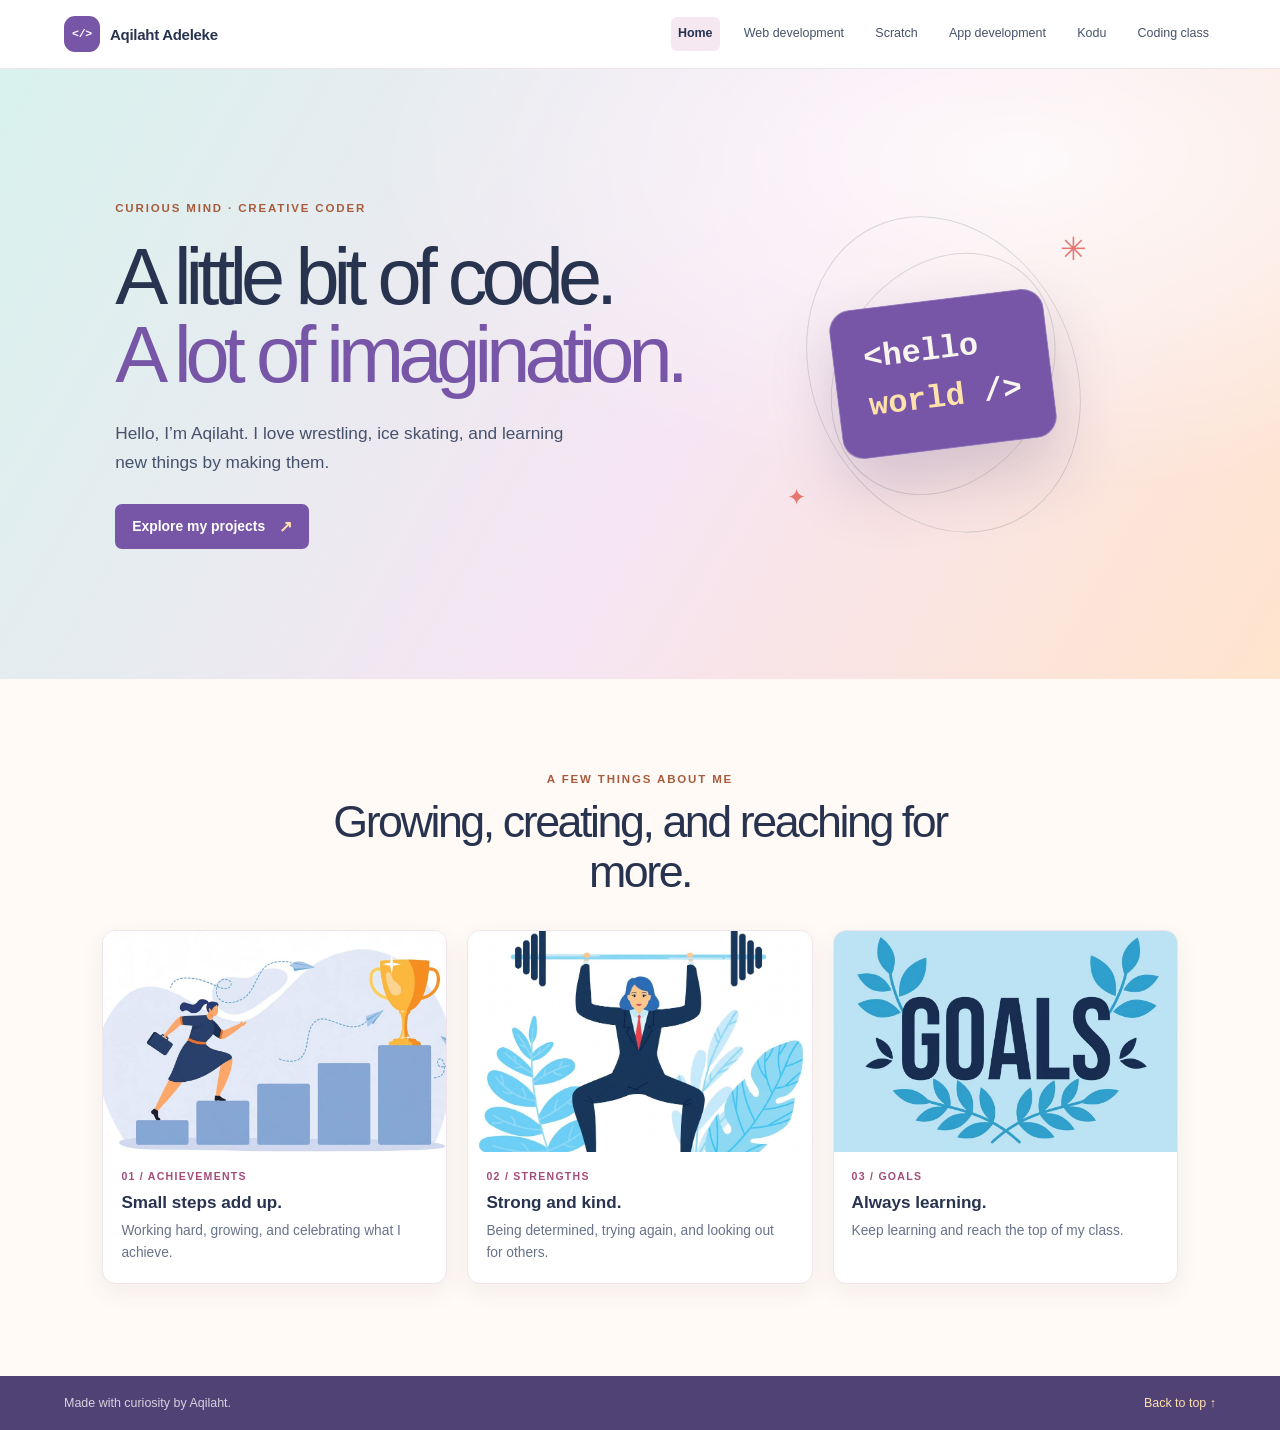
==== index.html @ 40df678a "new commit" ====
<!DOCTYPE html>
<html lang="en">
  <head>
    <meta charset="UTF-8" />
    <meta name="viewport" content="width=device-width, initial-scale=1.0" />
    <meta name="theme-color" content="#17343a" />
    <meta name="description" content="Aqilaht Adeleke's creative coding and learning portfolio." />
    <title>Aqilaht Adeleke | Learning Journey</title>
    <link rel="stylesheet" href="style.css" />
  </head>
  <body class="home-page">
    <header class="site-header">
      <a class="site-brand" href="index.html"><span class="brand-mark" aria-hidden="true">&lt;/&gt;</span><span>Aqilaht Adeleke</span></a>
      <nav class="site-nav" aria-label="Main navigation">
        <a href="index.html" aria-current="page">Home</a>
        <a href="WD.html">Web development</a>
        <a href="Scratch.html">Scratch</a>
        <a href="App-development.html">App development</a>
        <a href="Kodu.html">Kodu</a>
        <a href="Coding-class.html">Coding class</a>
      </nav>
    </header>

    <main>
      <section class="home-hero" aria-labelledby="home-title">
        <div class="home-hero-copy">
          <p class="wd-portfolio-eyebrow">Curious mind · Creative coder</p>
          <h1 id="home-title">A little bit of code.<br /><span>A lot of imagination.</span></h1>
          <p class="home-hero-lead">Hello, I’m Aqilaht. I love wrestling, ice skating, and learning new things by making them.</p>
          <a class="primary-link" href="WD.html">Explore my projects <span aria-hidden="true">↗</span></a>
        </div>
        <div class="home-hero-art" aria-hidden="true">
          <span class="art-orbit art-orbit-one"></span>
          <span class="art-orbit art-orbit-two"></span>
          <span class="art-code">&lt;hello<br /><i>world</i> /&gt;</span>
          <span class="art-spark art-spark-one">✳</span>
          <span class="art-spark art-spark-two">✦</span>
        </div>
      </section>

      <section class="about-panel" aria-labelledby="highlights-title">
        <div class="home-section-heading">
          <p class="wd-portfolio-eyebrow">A few things about me</p>
          <h2 id="highlights-title">Growing, creating, and reaching for more.</h2>
        </div>
        <div class="info-grid">
          <article class="info-card">
            <img src="Screenshot 2026-09-16 171032-change-the-man-into-a-women-keep-everything-else-t-can-you-make-a-dress.jpg" alt="Illustration of a woman climbing toward a trophy" />
            <div><p class="info-card-label">01 / Achievements</p><h3>Small steps add up.</h3><p>Working hard, growing, and celebrating what I achieve.</p></div>
          </article>
          <article class="info-card">
            <img src="Screenshot 2026-09-16 171351-i-changed-my-decision-make-her-have-a-women-buissn.jpg" alt="Illustration of a woman lifting a barbell" />
            <div><p class="info-card-label">02 / Strengths</p><h3>Strong and kind.</h3><p>Being determined, trying again, and looking out for others.</p></div>
          </article>
          <article class="info-card">
            <img src="goals_wreath_minimal.jpg" alt="Blue illustration with the word Goals" />
            <div><p class="info-card-label">03 / Goals</p><h3>Always learning.</h3><p>Keep learning and reach the top of my class.</p></div>
          </article>
        </div>
      </section>
    </main>
    <footer class="site-footer"><p>Made with curiosity by Aqilaht.</p><a href="#home-title">Back to top ↑</a></footer>
  </body>
</html>
---- style.css ----
* {
  box-sizing: border-box;
}

html, body {
  margin: 0;
  min-height: 100%;
  font-family: Arial, Helvetica, sans-serif;
  background: #0d0e14;
  color: #111827;
}

body {
  min-height: 100vh;
}


img {
  max-width: 100%;
  display: block;
}

/* Scratch portfolio page */
.scratch-embed-only {
  align-items: center;
  background: #ffffff;
  display: flex;
  justify-content: center;
  margin: 0;
  min-height: 100vh;
}

.scratch-embed-only iframe {
  border: 0;
  max-width: 100%;
}

.page-shell {
  display: flex;
  min-height: 100vh;
  background: #0a0b10;
}

.sidebar {
  width: 220px;
  background: rgba(9, 10, 13, 0.96);
  border-right: 1px solid rgba(255, 255, 255, 0.08);
  display: flex;
  flex-direction: column;
  justify-content: space-between;
  padding: 18px 14px 12px;
  color: #dfe6f7;
}

.sidebar-top {
  display: flex;
  flex-direction: column;
  gap: 20px;
}

.logo-mark {
  display: flex;
  align-items: center;
  justify-content: center;
  width: 36px;
  height: 36px;
  border-radius: 50%;
  background: rgba(255, 255, 255, 0.03);
  border: 1px solid rgba(255, 255, 255, 0.07);
  margin-left: 6px;
}

.logo-icon {
  font-size: 0.8rem;
  color: #dfe6f7;
  font-weight: 700;
}

.side-nav {
  display: flex;
  flex-direction: column;
  gap: 10px;
  margin-top: 8px;
}

.nav-item {
  display: block;
  color: rgba(233, 240, 255, 0.82);
  text-decoration: none;
  font-size: 0.76rem;
  line-height: 1.4;
  padding: 6px 8px;
  border-left: 2px solid transparent;
  transition: all 0.2s ease;
}

.nav-item.active {
  color: #ffffff;
  border-left-color: rgba(255, 255, 255, 0.7);
}

.nav-item:hover {
  color: #fff;
}

.sidebar-bottom {
  display: flex;
  justify-content: center;
  padding-bottom: 8px;
}

.small-badge {
  display: inline-flex;
  width: 26px;
  height: 26px;
  border-radius: 50%;
  background: rgba(255, 255, 255, 0.05);
  color: rgba(255, 255, 255, 0.8);
  align-items: center;
  justify-content: center;
  border: 1px solid rgba(255, 255, 255, 0.08);
}

.content {
  flex: 1;
  background: #eff1f2;
  min-width: 0;
}

.hero {
  position: relative;
  height: 500px;
  overflow: hidden;
  border-bottom: 1px solid rgba(0, 0, 0, 0.06);
  background: linear-gradient(135deg, #dfeaf1, #b9cfd8);
}

.hero::after {
  background: rgba(7, 16, 30, 0.08);
  content: "";
  inset: 0;
  position: absolute;
  z-index: 2;
}

.hero-title-wrap {
  position: absolute;
  inset: 0;
  z-index: 3;
  display: flex;
  align-items: center;
  justify-content: center;
  pointer-events: none;
}

.hero-title {
  margin: 0;
  text-align: center;
  color: rgba(255, 255, 255, 0.95);
  font-size: clamp(2.2rem, 3vw, 4rem);
  font-weight: 700;
  line-height: 1.08;
  letter-spacing: -0.04em;
  text-shadow: 0 4px 24px rgba(0, 0, 0, 0.28);
}

.line {
  display: block;
  color: #fff;
}

.line-one {
  color: #e1f5ff;
}

.line-two {
  color: #f2f6ff;
}

.about-panel {
  background: rgba(255, 255, 255, 0.78);
  border-radius: 0;
  margin: -24px 32px 0;
  padding: 28px 46px 26px;
  position: relative;
  z-index: 5;
  box-shadow: 0 0 0 1px rgba(17, 24, 39, 0.03);
}

.about-panel h2 {
  margin: 0 0 12px;
  text-align: center;
  font-size: clamp(1.8rem, 2vw, 2.5rem);
  color: #1f2937;
  font-weight: 400;
}

.about-panel > p {
  margin: 0 auto 26px;
  max-width: 780px;
  text-align: center;
  font-size: 0.95rem;
  line-height: 1.5;
  color: #475569;
}

.info-grid {
  display: grid;
  grid-template-columns: repeat(3, minmax(180px, 1fr));
  gap: 30px;
  align-items: start;
  max-width: 820px;
  margin: 0 auto;
}

.info-card {
  text-align: center;
}

.info-card h3 {
  margin: 0 0 14px;
  font-size: 1.2rem;
  font-weight: 700;
  color: #1f2937;
}

.info-card img {
  width: 100%;
  height: 180px;
  object-fit: cover;
  border-radius: 8px;
  box-shadow: 0 2px 12px rgba(15, 23, 42, 0.12);
}

.info-card p {
  margin: 12px 0 0;
  font-size: 0.92rem;
  color: #374151;
  text-align: left;
  padding-left: 8px;
}

@keyframes slideshow {
  0%, 18% {
    opacity: 1;
  }
  22%, 100% {
    opacity: 0;
  }
}

@media (max-width: 980px) {
  .sidebar {
    width: 180px;
  }

  .about-panel {
    margin-left: 18px;
    margin-right: 18px;
    padding-left: 20px;
    padding-right: 20px;
  }
}

/* Web development portfolio page */
.wd-assembled-header {
  align-items: center;
  background: #ffffff;
  border-bottom: 1px solid #e3e3e3;
  display: flex;
  justify-content: space-between;
  padding: 18px clamp(20px, 5vw, 72px);
}

.wd-assembled-header p {
  color: #1b252b;
  font: 700 0.8rem/1 Arial, Helvetica, sans-serif;
  letter-spacing: 0.14em;
  margin: 0;
  text-transform: uppercase;
}

.wd-assembled-back {
  color: #1b252b;
  font: 0.8rem/1 Arial, Helvetica, sans-serif;
  text-decoration: none;
}

.wd-assembled-page {
  background: #ffffff;
  margin: 0 auto;
  max-width: 1895px;
}

.wd-top-piece {
  aspect-ratio: 1638 / 820;
  overflow: hidden;
  position: relative;
}

.wd-top-piece::after {
  background: linear-gradient(90deg, rgba(12, 23, 25, 0.72), rgba(12, 23, 25, 0.08));
  content: "";
  inset: 0;
  position: absolute;
}

.wd-top-piece img {
  height: 100%;
  object-fit: cover;
  object-position: center;
}

.wd-top-copy {
  bottom: 0;
  color: #ffffff;
  left: 0;
  padding: clamp(24px, 6vw, 88px);
  position: absolute;
  z-index: 1;
}

.wd-top-copy p {
  color: #f0b47d;
  font: 700 0.72rem/1.4 Arial, Helvetica, sans-serif;
  margin: 0 0 14px;
  text-transform: uppercase;
}

.wd-top-copy h1 {
  font: 400 clamp(2.6rem, 7vw, 6.5rem)/0.95 Georgia, "Times New Roman", serif;
  margin: 0;
}

.wd-assembled-page img {
  display: block;
  height: auto;
  margin: 0;
  width: 100%;
}

.wd-page {
  background: #f4f0e8;
  color: #1b252b;
  font-family: Georgia, "Times New Roman", serif;
}

.wd-shell {
  display: none;
  min-height: 100vh;
}

.wd-sidebar {
  position: sticky;
  top: 0;
  display: flex;
  flex: 0 0 210px;
  flex-direction: column;
  justify-content: space-between;
  height: 100vh;
  padding: 28px 24px;
  background: #17343a;
  color: #f4f0e8;
}

.wd-brand {
  color: #f4f0e8;
  font: 700 1rem/1 "Courier New", monospace;
  letter-spacing: 0.08em;
  text-decoration: none;
}

.wd-nav {
  display: grid;
  gap: 14px;
  margin-top: auto;
  margin-bottom: auto;
  padding: 32px 0;
}

.wd-nav-link {
  border-left: 1px solid rgba(244, 240, 232, 0.3);
  color: rgba(244, 240, 232, 0.7);
  font: 0.82rem/1.3 Arial, Helvetica, sans-serif;
  padding: 7px 0 7px 12px;
  text-decoration: none;
  transition: color 0.2s ease, border-color 0.2s ease;
}

.wd-nav-link:hover,
.wd-nav-link.active {
  border-color: #e5a24c;
  color: #f4f0e8;
}

.wd-side-note {
  color: rgba(244, 240, 232, 0.6);
  font: 0.72rem/1.5 Arial, Helvetica, sans-serif;
  letter-spacing: 0.08em;
  margin: 0;
  text-transform: uppercase;
}

.wd-main {
  flex: 1;
  min-width: 0;
}

.wd-hero {
  display: grid;
  min-height: 580px;
  align-content: center;
  padding: 80px clamp(32px, 9vw, 150px);
  background: #dce6e1;
  background-image: linear-gradient(135deg, rgba(255, 255, 255, 0.35), transparent 55%);
}

.wd-kicker {
  color: #b35e37;
  font: 700 0.7rem/1.4 Arial, Helvetica, sans-serif;
  letter-spacing: 0.18em;
  margin: 0 0 20px;
  text-transform: uppercase;
}

.wd-hero h1 {
  color: #17343a;
  font-size: clamp(4.2rem, 10vw, 9.5rem);
  font-weight: 400;
  letter-spacing: -0.06em;
  line-height: 0.8;
  margin: 0;
  max-width: 800px;
}

.wd-hero h1 em {
  color: #b35e37;
  font-style: italic;
}

.wd-hero-copy {
  font-size: 1.15rem;
  line-height: 1.55;
  margin: 42px 0 28px;
  max-width: 400px;
}

.wd-scroll {
  color: #17343a;
  font: 700 0.75rem/1 Arial, Helvetica, sans-serif;
  letter-spacing: 0.08em;
  text-decoration: none;
  text-transform: uppercase;
}

.wd-scroll span {
  color: #b35e37;
  font-size: 1.2rem;
  margin-left: 8px;
}

.wd-section {
  padding: 100px clamp(24px, 7vw, 110px);
}

.wd-section-tinted {
  background: #e8d9c5;
}

.wd-section-heading {
  margin-bottom: 42px;
  max-width: 620px;
}

.wd-section-heading h2 {
  color: #17343a;
  font-size: clamp(2rem, 4vw, 4.2rem);
  font-weight: 400;
  letter-spacing: -0.04em;
  line-height: 0.98;
  margin: 0;
}

.wd-project-grid {
  display: grid;
  grid-template-columns: repeat(2, minmax(0, 1fr));
  gap: 54px 28px;
}

.wd-project-wide {
  grid-column: 1 / -1;
}

.wd-project {
  display: flex;
  flex-direction: column;
}

.wd-project a {
  display: block;
  overflow: hidden;
  background: #fffaf2;
  border: 1px solid rgba(23, 52, 58, 0.12);
}

.wd-project img {
  width: 100%;
  height: auto;
  max-height: 620px;
  object-fit: contain;
  transition: transform 0.35s ease;
}

.wd-project .scratch-embed {
  display: block;
  width: 100%;
  aspect-ratio: 485 / 402;
  background: #fffaf2;
  border: 1px solid rgba(23, 52, 58, 0.12);
  overflow: hidden;
}

.wd-project .scratch-embed iframe {
  display: block;
  width: 100%;
  height: 100%;
  border: 0;
  background: #fffaf2;
}

.wd-project a:hover img {
  transform: scale(1.015);
}

.wd-project-meta {
  padding: 16px 2px 0;
}

.wd-project-meta h3 {
  color: #17343a;
  font-size: 1.35rem;
  font-weight: 400;
  margin: 0 0 7px;
}

.wd-project-meta h3 a {
  background: transparent;
  border: 0;
  color: inherit;
  display: inline;
  overflow: visible;
  text-decoration-color: #b35e37;
  text-underline-offset: 4px;
}

.wd-project-meta p {
  color: #526067;
  font: 0.87rem/1.5 Arial, Helvetica, sans-serif;
  margin: 0;
  max-width: 430px;
}

.wd-footer-note {
  border-top: 1px solid rgba(23, 52, 58, 0.2);
  color: #526067;
  font-size: 1rem;
  margin: 80px 0 0;
  padding-top: 18px;
}

@media (max-width: 720px) {
  .wd-shell {
    display: block;
  }

  .wd-sidebar {
    position: static;
    display: block;
    height: auto;
    padding: 18px 20px;
  }

  .wd-nav {
    display: flex;
    flex-wrap: wrap;
    gap: 8px 14px;
    margin: 22px 0 0;
    padding: 0;
  }

  .wd-nav-link {
    padding: 4px 0 4px 8px;
  }

  .wd-side-note {
    display: none;
  }

  .wd-hero {
    min-height: 500px;
    padding: 70px 24px;
  }

  .wd-section {
    padding: 70px 20px;
  }

  .wd-project-grid {
    grid-template-columns: 1fr;
    gap: 42px;
  }
}

@media (max-width: 760px) {
  .page-shell {
    flex-direction: column;
  }

  .sidebar {
    width: 100%;
    border-right: none;
    border-bottom: 1px solid rgba(255, 255, 255, 0.1);
    padding-bottom: 16px;
  }

  .side-nav {
    flex-direction: row;
    flex-wrap: wrap;
    gap: 8px 10px;
  }

  .nav-item {
    border-left: none;
    border-bottom: 2px solid transparent;
  }

  .nav-item.active {
    border-left: none;
    border-bottom-color: rgba(255, 255, 255, 0.7);
  }

  .hero {
    height: 420px;
  }

  .hero-code {
    display: none;
  }

  .about-panel {
    margin-top: -12px;
  }

  .info-grid {
    grid-template-columns: 1fr;
  }
}

/* Scratch portfolio page */
.scratch-page {
  background: #f5efe3;
  color: #172d35;
  font-family: Georgia, "Times New Roman", serif;
}

.scratch-header {
  align-items: center;
  background: #17343a;
  color: #f4f0e8;
  display: flex;
  justify-content: space-between;
  padding: 18px clamp(20px, 5vw, 72px);
}

.scratch-header p,
.scratch-back {
  font: 0.78rem/1 Arial, Helvetica, sans-serif;
  letter-spacing: 0.12em;
  margin: 0;
  text-decoration: none;
  text-transform: uppercase;
}

.scratch-back {
  color: #f4f0e8;
  letter-spacing: 0;
  text-transform: none;
}

.scratch-main {
  margin: 0 auto;
  max-width: 1600px;
}

.scratch-hero {
  min-height: 590px;
  overflow: hidden;
  position: relative;
}

.scratch-hero::after {
  background: linear-gradient(90deg, rgba(10, 33, 38, 0.76), rgba(10, 33, 38, 0.04) 75%);
  content: "";
  inset: 0;
  position: absolute;
}

.scratch-hero > img {
  height: 100%;
  object-fit: cover;
  position: absolute;
  width: 100%;
}

.scratch-hero-copy {
  color: #fffaf2;
  max-width: 560px;
  padding: 150px clamp(28px, 9vw, 140px);
  position: relative;
  z-index: 1;
}

.scratch-kicker {
  color: #c46c42;
  font: 700 0.7rem/1.4 Arial, Helvetica, sans-serif;
  letter-spacing: 0.18em;
  margin: 0 0 20px;
  text-transform: uppercase;
}

.scratch-hero h1 {
  font-size: clamp(4.3rem, 10vw, 9rem);
  font-weight: 400;
  letter-spacing: -0.06em;
  line-height: 0.82;
  margin: 0;
}

.scratch-hero h1 em {
  color: #f2ae51;
  font-style: italic;
}

.scratch-hero-copy > p:not(.scratch-kicker) {
  font-size: 1.12rem;
  line-height: 1.5;
  margin: 38px 0 28px;
  max-width: 360px;
}

.scratch-scroll {
  color: #fffaf2;
  font: 700 0.75rem/1 Arial, Helvetica, sans-serif;
  letter-spacing: 0.08em;
  text-decoration: none;
  text-transform: uppercase;
}

.scratch-scroll span {
  color: #f2ae51;
  font-size: 1.2rem;
  margin-left: 8px;
}

.scratch-section {
  padding: 100px clamp(24px, 7vw, 110px);
}

.scratch-section-tinted {
  background: #e7d7bd;
}

.scratch-section-heading {
  margin-bottom: 42px;
  max-width: 650px;
}

.scratch-section-heading h2 {
  color: #17343a;
  font-size: clamp(2rem, 4vw, 4.2rem);
  font-weight: 400;
  letter-spacing: -0.04em;
  line-height: 0.98;
  margin: 0 0 18px;
}

.scratch-section-heading > p:last-child {
  color: #526067;
  font: 1rem/1.55 Arial, Helvetica, sans-serif;
  margin: 0;
  max-width: 480px;
}

.scratch-grid {
  display: grid;
  gap: 54px 28px;
  grid-template-columns: repeat(2, minmax(0, 1fr));
}

.scratch-project-wide {
  grid-column: 1 / -1;
}

.scratch-project a {
  background: #fffaf2;
  border: 1px solid rgba(23, 52, 58, 0.12);
  display: block;
  overflow: hidden;
}

.scratch-project img {
  height: auto;
  max-height: 650px;
  object-fit: contain;
  transition: transform 0.35s ease;
  width: 100%;
}

.scratch-project a:hover img {
  transform: scale(1.015);
}

.scratch-embed {
  aspect-ratio: 485 / 402;
  background: #fffaf2;
  border: 1px solid rgba(23, 52, 58, 0.12);
  overflow: hidden;
}

.scratch-embed iframe {
  border: 0;
  display: block;
  height: 100%;
  width: 100%;
}

.wd-project .scratch-embed iframe {
  display: block;
  height: 100%;
  width: 100%;
}

.scratch-project-meta {
  padding: 16px 2px 0;
}

.scratch-project-meta h3 {
  color: #17343a;
  font-size: 1.35rem;
  font-weight: 400;
  margin: 0 0 7px;
}

.scratch-project-meta p {
  color: #526067;
  font: 0.87rem/1.5 Arial, Helvetica, sans-serif;
  margin: 0;
  max-width: 430px;
}

.scratch-footer-note {
  border-top: 1px solid rgba(23, 52, 58, 0.2);
  color: #526067;
  font-size: 1rem;
  margin: 80px 0 0;
  padding-top: 18px;
}

@media (max-width: 720px) {
  .scratch-header {
    align-items: flex-start;
    flex-direction: column;
    gap: 12px;
  }

  .scratch-hero {
    min-height: 520px;
  }

  .scratch-hero-copy {
    padding: 110px 24px;
  }

  .scratch-section {
    padding: 70px 20px;
  }

  .scratch-grid {
    gap: 42px;
    grid-template-columns: 1fr;
  }

  .scratch-project-wide {
    grid-column: auto;
  }
}

/* App development portfolio page */
.app-page {
  background: #f2eee6;
  color: #172d35;
  font-family: Georgia, "Times New Roman", serif;
}

.app-header {
  align-items: center;
  background: #142b42;
  color: #f8f4ec;
  display: flex;
  justify-content: space-between;
  padding: 18px clamp(20px, 5vw, 72px);
}

.app-header p,
.app-back {
  font: 0.78rem/1 Arial, Helvetica, sans-serif;
  letter-spacing: 0.12em;
  margin: 0;
  text-decoration: none;
  text-transform: uppercase;
}

.app-back {
  color: #f8f4ec;
  letter-spacing: 0;
  text-transform: none;
}

.app-main {
  margin: 0 auto;
  max-width: 1600px;
}

.app-hero {
  background: #d8e3ed;
  background-image: linear-gradient(135deg, rgba(255, 255, 255, 0.5), transparent 65%);
  min-height: 470px;
  padding: 120px clamp(28px, 9vw, 140px);
}

.app-kicker {
  color: #b55f3c;
  font: 700 0.7rem/1.4 Arial, Helvetica, sans-serif;
  letter-spacing: 0.18em;
  margin: 0 0 20px;
  text-transform: uppercase;
}

.app-hero h1 {
  color: #142b42;
  font-size: clamp(4.2rem, 10vw, 9rem);
  font-weight: 400;
  letter-spacing: -0.06em;
  line-height: 0.82;
  margin: 0;
}

.app-hero h1 em {
  color: #b55f3c;
  font-style: italic;
}

.app-hero-copy {
  font-size: 1.12rem;
  line-height: 1.5;
  margin: 38px 0 0;
  max-width: 360px;
}

.app-section {
  padding: 100px clamp(24px, 7vw, 110px);
}

.app-section-heading {
  margin-bottom: 42px;
  max-width: 650px;
}

.app-section-heading h2 {
  color: #142b42;
  font-size: clamp(2.5rem, 5vw, 5rem);
  font-weight: 400;
  letter-spacing: -0.04em;
  line-height: 0.98;
  margin: 0 0 18px;
}

.app-section-heading > p:last-child {
  color: #526067;
  font: 1rem/1.55 Arial, Helvetica, sans-serif;
  margin: 0;
  max-width: 500px;
}

.app-project a {
  background: #fff;
  border: 1px solid rgba(20, 43, 66, 0.14);
  display: block;
  overflow: hidden;
}

.app-project img {
  height: auto;
  max-height: 760px;
  object-fit: contain;
  transition: transform 0.35s ease;
  width: 100%;
}

.app-project a:hover img {
  transform: scale(1.015);
}

.app-project-meta {
  padding: 16px 2px 0;
}

.app-project-meta h3 {
  color: #142b42;
  font-size: 1.35rem;
  font-weight: 400;
  margin: 0 0 7px;
}

.app-project-meta p {
  color: #526067;
  font: 0.87rem/1.5 Arial, Helvetica, sans-serif;
  margin: 0;
  max-width: 500px;
}

.app-footer-note {
  border-top: 1px solid rgba(20, 43, 66, 0.2);
  color: #526067;
  font-size: 1rem;
  margin: 80px 0 0;
  padding-top: 18px;
}

@media (max-width: 720px) {
  .app-header {
    align-items: flex-start;
    flex-direction: column;
    gap: 12px;
  }

  .app-hero {
    min-height: 420px;
    padding: 90px 24px;
  }

  .app-section {
    padding: 70px 20px;
  }
}

/* Kodu portfolio page */
.kodu-page {
  background: #f3f0e9;
  color: #172d35;
  font-family: Georgia, "Times New Roman", serif;
}

.kodu-header {
  align-items: center;
  background: #17343a;
  color: #f8f4ec;
  display: flex;
  justify-content: space-between;
  padding: 18px clamp(20px, 5vw, 72px);
}

.kodu-header p,
.kodu-back {
  font: 0.78rem/1 Arial, Helvetica, sans-serif;
  letter-spacing: 0.12em;
  margin: 0;
  text-decoration: none;
  text-transform: uppercase;
}

.kodu-back {
  color: #f8f4ec;
  letter-spacing: 0;
  text-transform: none;
}

.kodu-main {
  margin: 0 auto;
  max-width: 1600px;
}

.kodu-hero {
  background: #d8e4df;
  background-image: linear-gradient(135deg, rgba(255, 255, 255, 0.45), transparent 65%);
  min-height: 470px;
  padding: 120px clamp(28px, 9vw, 140px);
}

.kodu-kicker {
  color: #b55f3c;
  font: 700 0.7rem/1.4 Arial, Helvetica, sans-serif;
  letter-spacing: 0.18em;
  margin: 0 0 20px;
  text-transform: uppercase;
}

.kodu-hero h1 {
  color: #17343a;
  font-size: clamp(4.2rem, 10vw, 9rem);
  font-weight: 400;
  letter-spacing: -0.06em;
  line-height: 0.82;
  margin: 0;
}

.kodu-hero h1 em {
  color: #b55f3c;
  font-style: italic;
}

.kodu-hero-copy {
  font-size: 1.12rem;
  line-height: 1.5;
  margin: 38px 0 0;
  max-width: 390px;
}

.kodu-section {
  padding: 100px clamp(24px, 7vw, 110px);
}

.kodu-section-heading {
  margin-bottom: 42px;
  max-width: 650px;
}

.kodu-section-heading h2 {
  color: #17343a;
  font-size: clamp(2.5rem, 5vw, 5rem);
  font-weight: 400;
  letter-spacing: -0.04em;
  line-height: 0.98;
  margin: 0 0 18px;
}

.kodu-section-heading > p:last-child {
  color: #526067;
  font: 1rem/1.55 Arial, Helvetica, sans-serif;
  margin: 0;
  max-width: 500px;
}

.kodu-project a {
  background: #fff;
  border: 1px solid rgba(23, 52, 58, 0.14);
  display: block;
  overflow: hidden;
}

.kodu-project img {
  height: auto;
  max-height: 760px;
  object-fit: contain;
  transition: transform 0.35s ease;
  width: 100%;
}

.kodu-project a:hover img {
  transform: scale(1.015);
}

.kodu-project-meta {
  padding: 16px 2px 0;
}

.kodu-project-meta h3 {
  color: #17343a;
  font-size: 1.35rem;
  font-weight: 400;
  margin: 0 0 7px;
}

.kodu-project-meta p {
  color: #526067;
  font: 0.87rem/1.5 Arial, Helvetica, sans-serif;
  margin: 0;
  max-width: 560px;
}

.kodu-footer-note {
  border-top: 1px solid rgba(23, 52, 58, 0.2);
  color: #526067;
  font-size: 1rem;
  margin: 80px 0 0;
  padding-top: 18px;
}

@media (max-width: 720px) {
  .kodu-header {
    align-items: flex-start;
    flex-direction: column;
    gap: 12px;
  }

  .kodu-hero {
    min-height: 420px;
    padding: 90px 24px;
  }

  .kodu-section {
    padding: 70px 20px;
  }
}

/* Coding class portfolio page */
.class-page {
  background: #f4f1ee;
  color: #1d2a31;
  font-family: "Segoe UI", Arial, sans-serif;
  margin: 0;
}

.class-header {
  align-items: center;
  background: #273c52;
  color: #f8f4ec;
  display: flex;
  justify-content: space-between;
  padding: 18px clamp(20px, 5vw, 72px);
}

.class-header p,
.class-back {
  font: 0.78rem/1 Arial, Helvetica, sans-serif;
  letter-spacing: 0.12em;
  margin: 0;
  text-decoration: none;
  text-transform: uppercase;
}

.class-back {
  color: #f8f4ec;
  letter-spacing: 0;
  text-transform: none;
}

.class-main {
  margin: 0 auto;
  max-width: 1600px;
}

.class-hero {
  position: relative;
  min-height: 560px;
  background:
    linear-gradient(rgba(37, 31, 27, 0.28), rgba(37, 31, 27, 0.38)),
    url("coding-class-photo.png") center center / cover no-repeat;
  display: flex;
  align-items: center;
  justify-content: center;
}

.class-hero-inner {
  position: relative;
  z-index: 1;
  margin-top: -50px;
  text-align: center;
}

.class-hero h1 {
  color: #ffffff;
  font-size: clamp(3rem, 6vw, 5rem);
  font-weight: 400;
  letter-spacing: -0.04em;
  line-height: 1.1;
  margin: 0;
  text-shadow: 0 2px 12px rgba(0, 0, 0, 0.3);
}

.class-hero-card {
  position: absolute;
  left: 50%;
  bottom: 18px;
  transform: translateX(-50%);
  z-index: 2;
  display: grid;
  grid-template-columns: 130px 1fr;
  align-items: center;
  gap: 18px;
  width: min(560px, calc(100% - 80px));
  background: rgba(33, 31, 29, 0.35);
  border: 1px solid rgba(255, 255, 255, 0.45);
  box-shadow: 0 14px 28px rgba(0, 0, 0, 0.1);
  backdrop-filter: blur(4px);
  padding: 18px 20px 18px 18px;
}

.class-card-swatch {
  display: flex;
  justify-content: center;
  align-items: center;
  gap: 12px;
  min-height: 88px;
  background: rgba(255, 255, 255, 0.12);
  border: 1px solid rgba(255, 255, 255, 0.2);
  padding: 10px;
}

.class-card-swatch span {
  display: block;
  width: 24px;
  height: 24px;
  border-radius: 4px;
  background: linear-gradient(135deg, #e8e8e8, #b8b8b8);
  box-shadow: inset 0 0 0 1px rgba(0, 0, 0, 0.08);
}

.class-card-swatch span:nth-child(2) {
  background: linear-gradient(135deg, #f8d7a5, #d4b073);
}

.class-card-swatch span:nth-child(3) {
  background: linear-gradient(135deg, #b7d7d7, #7fa8ae);
}

.class-card-copy {
  color: #ffffff;
}

.class-card-copy h2 {
  margin: 0 0 10px;
  font-size: 1.4rem;
  font-weight: 600;
}

.class-card-copy dl {
  margin: 0;
  display: grid;
  gap: 6px;
}

.class-card-copy dl div {
  display: flex;
  gap: 8px;
  flex-wrap: wrap;
}

.class-card-copy dt {
  font-size: 0.7rem;
  letter-spacing: 0.06em;
  text-transform: uppercase;
  color: rgba(255, 255, 255, 0.8);
}

.class-card-copy dd {
  margin: 0;
  font-size: 0.92rem;
}

.class-highlights {
  padding: 60px 20px 10px;
  text-align: center;
}

.class-highlights h2 {
  margin: 0 0 8px;
  color: #273c52;
  font-size: clamp(1.8rem, 4vw, 3rem);
  font-weight: 400;
}

.class-highlights p {
  margin: 0;
  color: #53616b;
  font: 1rem/1.5 Arial, Helvetica, sans-serif;
}

.class-showcase {
  padding: 40px 20px 80px;
}

.class-showcase-grid {
  display: grid;
  grid-template-columns: repeat(3, minmax(200px, 1fr));
  gap: 32px;
  margin: 0 auto;
  max-width: 1100px;
}

.class-project-card {
  background: #fff;
  border: 1px solid rgba(39, 60, 82, 0.14);
  box-shadow: 0 8px 20px rgba(1, 18, 25, 0.06);
}

.class-project-card img {
  display: block;
  width: 100%;
  height: 195px;
  object-fit: cover;
}

.class-project-info {
  padding: 18px 16px 20px;
}

.class-project-info h3 {
  margin: 0 0 8px;
  color: #273c52;
  font-size: 1.4rem;
  font-weight: 400;
}

.class-project-info p {
  margin: 0;
  color: #53616b;
  font: 0.9rem/1.5 Arial, Helvetica, sans-serif;
}

@media (max-width: 820px) {
  .class-showcase-grid {
    grid-template-columns: 1fr;
  }
}

@media (max-width: 720px) {
  .class-header {
    align-items: flex-start;
    flex-direction: column;
    gap: 12px;
  }

  .class-hero {
    min-height: 420px;
  }

  .class-hero-card {
    grid-template-columns: 1fr;
    text-align: center;
    padding: 16px;
  }

  .class-card-swatch {
    min-height: 60px;
  }

  .class-card-copy dl div {
    justify-content: center;
  }
}
.wd-assembled-header {
  background: linear-gradient(rgba(14, 24, 26, 0.38), rgba(14, 24, 26, 0.38)), url("wd.jpg") center 45% / cover no-repeat;
  min-height: 190px;
}

.wd-assembled-header p,
.wd-assembled-header .wd-assembled-back {
  background: #ffdf33;
  border-radius: 4px;
  color: #1b252b;
  padding: 10px 14px;
  text-shadow: none;
}

/* Shared portfolio styling inspired by the coding class reference page */
body,
.wd-page,
.app-page,
.class-page,
.scratch-page,
.kodu-page {
  background: #ffffff;
  color: #1b252b;
  font-family: Arial, Helvetica, sans-serif;
}

.page-shell {
  display: block;
  background: #ffffff;
}

.sidebar {
  align-items: center;
  background: #ffffff;
  border-bottom: 1px solid #e8e8e8;
  border-right: 0;
  color: #1b252b;
  flex-direction: row;
  justify-content: space-between;
  padding: 12px clamp(20px, 4vw, 56px);
  width: 100%;
}

.sidebar-top {
  align-items: center;
  flex-direction: row;
  gap: clamp(16px, 3vw, 38px);
}

.logo-mark {
  background: #f4f6f7;
  border-color: #e3e7e9;
  margin: 0;
}

.logo-icon {
  color: #273c52;
}

.side-nav {
  flex-direction: row;
  flex-wrap: wrap;
  gap: 6px clamp(8px, 1.8vw, 24px);
  margin: 0;
}

.nav-item {
  border-bottom: 2px solid transparent;
  border-left: 0;
  color: #394a54;
  padding: 8px 2px;
}

.nav-item.active {
  border-bottom-color: #273c52;
  border-left: 0;
  color: #172d35;
}

.nav-item:hover {
  color: #b55f3c;
}

.sidebar-bottom {
  display: none;
}

.content,
.wd-assembled-page,
.app-main,
.kodu-main,
.class-main {
  background: #ffffff;
}

.hero {
  background: linear-gradient(120deg, #263d50, #496c7b);
  border: 0;
  height: clamp(260px, 31vw, 390px);
}

.hero::after {
  background: linear-gradient(90deg, rgba(19, 35, 47, 0.18), rgba(19, 35, 47, 0.04));
}

.hero-title {
  font-size: clamp(2.1rem, 5vw, 4.4rem);
  font-weight: 400;
  letter-spacing: -0.03em;
}

.line-one,
.line-two {
  color: #ffffff;
}

.about-panel {
  background: #ffffff;
  box-shadow: none;
  margin: 0;
  padding: 38px clamp(20px, 5vw, 72px) 54px;
}

.about-panel h2 {
  color: #273c52;
  font-size: clamp(1.5rem, 2vw, 2rem);
  font-weight: 500;
}

.about-panel > p {
  color: #526067;
  font-size: 0.9rem;
  margin-bottom: 28px;
}

.info-grid {
  gap: clamp(16px, 3vw, 34px);
  max-width: 940px;
}

.info-card {
  text-align: left;
}

.info-card h3 {
  color: #273c52;
  font-size: 1rem;
  font-weight: 500;
  margin-bottom: 10px;
  text-align: center;
}

.info-card img {
  aspect-ratio: 1.2 / 1;
  border-radius: 0;
  box-shadow: none;
  height: auto;
  object-fit: cover;
  width: 100%;
}

.info-card p {
  color: #526067;
  font: 0.84rem/1.5 Arial, Helvetica, sans-serif;
  margin: 10px 0 0;
  padding: 0;
  text-align: center;
}

.wd-assembled-header,
.app-header,
.kodu-header,
.class-header {
  align-items: center;
  background: #273c52;
  border: 0;
  color: #ffffff;
  display: flex;
  justify-content: space-between;
  min-height: 76px;
  padding: 16px clamp(20px, 5vw, 72px);
}

.wd-assembled-header {
  background-image: none;
}

.wd-assembled-header p,
.app-header p,
.kodu-header p,
.class-header p {
  background: transparent;
  color: #ffffff;
  font: 700 0.78rem/1.3 Arial, Helvetica, sans-serif;
  letter-spacing: 0.1em;
  margin: 0;
  padding: 0;
  text-transform: uppercase;
}

.wd-assembled-back,
.app-back,
.kodu-back,
.class-back {
  color: #ffffff;
  font: 0.85rem/1.3 Arial, Helvetica, sans-serif;
  text-decoration: none;
}

.wd-section,
.app-section,
.class-showcase {
  padding: clamp(46px, 7vw, 84px) clamp(20px, 6vw, 88px);
}

.wd-section-heading,
.app-section-heading {
  margin: 0 auto 34px;
  max-width: 760px;
  text-align: center;
}

.wd-section-heading h2,
.app-section-heading h2 {
  color: #273c52;
  font-family: Arial, Helvetica, sans-serif;
  font-size: clamp(1.8rem, 4vw, 3rem);
  font-weight: 400;
  letter-spacing: -0.03em;
  line-height: 1.1;
  margin: 0 0 10px;
}

.wd-project-grid {
  gap: 34px 24px;
  grid-template-columns: repeat(3, minmax(0, 1fr));
  margin: 0 auto;
  max-width: 1080px;
}

.wd-project a,
.class-project-card {
  background: #ffffff;
  border: 0;
  box-shadow: none;
}

.wd-project img {
  aspect-ratio: 1 / 1;
  height: auto;
  max-height: none;
  object-fit: cover;
}

.wd-project-meta {
  padding: 14px 0 0;
  text-align: center;
}

.wd-project-meta h3 {
  color: #273c52;
  font-family: Arial, Helvetica, sans-serif;
  font-size: 1.05rem;
  font-weight: 500;
}

.wd-project-meta p {
  color: #526067;
  font-size: 0.84rem;
  margin: 0 auto;
}

.app-hero,
.kodu-hero {
  background: #eaf1f4;
  background-image: linear-gradient(135deg, #eaf1f4, #d6e3e9);
  min-height: 300px;
  padding: clamp(56px, 8vw, 100px) clamp(24px, 8vw, 120px);
}

.app-hero h1,
.kodu-hero h1 {
  color: #273c52;
  font-family: Arial, Helvetica, sans-serif;
  font-size: clamp(3rem, 8vw, 6rem);
  font-weight: 400;
  letter-spacing: -0.04em;
  line-height: 0.95;
}

.app-kicker,
.kodu-kicker {
  color: #b55f3c;
}

.app-hero-copy,
.kodu-hero-copy {
  color: #394a54;
  font-family: Arial, Helvetica, sans-serif;
}

.class-hero {
  min-height: clamp(360px, 45vw, 560px);
}

.class-highlights {
  padding: 42px 20px 8px;
}

.class-highlights h2 {
  color: #273c52;
  font-family: Arial, Helvetica, sans-serif;
  font-size: clamp(1.6rem, 3vw, 2.1rem);
  font-weight: 500;
}

.class-project-card img {
  aspect-ratio: 1 / 1;
  height: auto;
  object-fit: cover;
}

@media (max-width: 760px) {
  .sidebar {
    align-items: flex-start;
    flex-direction: column;
    gap: 14px;
  }

  .sidebar-top {
    align-items: flex-start;
    flex-direction: column;
    gap: 12px;
    width: 100%;
  }

  .side-nav {
    gap: 4px 14px;
  }

  .hero {
    height: 300px;
  }

  .info-grid,
  .wd-project-grid {
    grid-template-columns: 1fr;
    max-width: 440px;
  }

  .info-card img {
    aspect-ratio: 4 / 3;
  }

  .wd-assembled-header,
  .app-header,
  .kodu-header,
  .class-header {
    align-items: flex-start;
    flex-direction: column;
    gap: 10px;
  }
}

.wd-portfolio-page {
  background: #f5f7f8;
}

.wd-portfolio-page .wd-assembled-header {
  min-height: 68px;
}

.wd-portfolio-page .wd-assembled-back {
  font-weight: 600;
  text-transform: capitalize;
}

.wd-portfolio-page .wd-assembled-header p {
  font-size: 0.72rem;
  letter-spacing: 0.14em;
}

.wd-portfolio-page .wd-assembled-page {
  background: #f5f7f8;
  max-width: none;
}

.wd-portfolio-intro {
  background: linear-gradient(135deg, #edf3f6, #e2ebf0);
  padding: clamp(48px, 8vw, 100px) 24px clamp(54px, 8vw, 94px);
  text-align: center;
}

.wd-portfolio-eyebrow {
  color: #a85c3d;
  font: 700 0.72rem/1.4 Arial, Helvetica, sans-serif;
  letter-spacing: 0.16em;
  margin: 0 0 14px;
  text-transform: uppercase;
}

.wd-portfolio-intro h1 {
  color: #203b50;
  font-size: clamp(2.8rem, 7vw, 5.5rem);
  font-weight: 400;
  letter-spacing: -0.055em;
  line-height: 1;
  margin: 0;
}

.wd-portfolio-lead {
  color: #53616b;
  font: 1rem/1.65 Arial, Helvetica, sans-serif;
  margin: 20px auto 0;
  max-width: 600px;
}

.wd-portfolio-page .wd-portfolio-projects {
  padding: clamp(52px, 7vw, 84px) clamp(20px, 5vw, 72px) 96px;
}

.wd-portfolio-page .wd-section-heading {
  margin-bottom: 32px;
  max-width: 100%;
}

.wd-portfolio-page .wd-section-heading .wd-portfolio-eyebrow {
  margin-bottom: 8px;
}

.wd-portfolio-page .wd-section-heading h2 {
  color: #203b50;
  font-size: clamp(1.8rem, 4vw, 2.6rem);
  font-weight: 500;
  letter-spacing: -0.035em;
}

.wd-portfolio-page .wd-project-grid {
  gap: 24px;
  max-width: 1160px;
}

.wd-portfolio-page .wd-project {
  background: #ffffff;
  border: 1px solid #e4e9ec;
  border-radius: 12px;
  box-shadow: 0 8px 24px rgba(23, 52, 58, 0.07);
  overflow: hidden;
  transition: box-shadow 0.2s ease, transform 0.2s ease;
}

.wd-portfolio-page .wd-project:hover {
  box-shadow: 0 14px 32px rgba(23, 52, 58, 0.12);
  transform: translateY(-3px);
}

.wd-portfolio-page .wd-project-image {
  aspect-ratio: 16 / 10;
  background: #e9eef1;
  border: 0;
  display: block;
  overflow: hidden;
  position: relative;
}

.wd-portfolio-page .wd-project-image img {
  height: 100%;
  object-fit: cover;
  transition: transform 0.3s ease;
  width: 100%;
}

.wd-portfolio-page .wd-project:hover .wd-project-image img {
  transform: scale(1.035);
}

.wd-portfolio-page .wd-project-open {
  align-items: center;
  background: rgba(25, 48, 65, 0.9);
  border-radius: 5px;
  bottom: 12px;
  color: #ffffff;
  display: flex;
  font: 600 0.75rem/1 Arial, Helvetica, sans-serif;
  gap: 8px;
  opacity: 0;
  padding: 10px 12px;
  position: absolute;
  right: 12px;
  transform: translateY(4px);
  transition: opacity 0.2s ease, transform 0.2s ease;
}

.wd-portfolio-page .wd-project-image:focus-visible .wd-project-open,
.wd-portfolio-page .wd-project:hover .wd-project-open {
  opacity: 1;
  transform: translateY(0);
}

.wd-portfolio-page .wd-project-image:focus-visible {
  outline: 3px solid #b55f3c;
  outline-offset: -3px;
}

.wd-portfolio-page .wd-project-meta {
  padding: 20px 20px 22px;
}

.wd-portfolio-page .wd-project-number {
  color: #a85c3d;
  font: 700 0.65rem/1.4 Arial, Helvetica, sans-serif;
  letter-spacing: 0.12em;
  margin: 0 0 9px;
  text-transform: uppercase;
}

.wd-portfolio-page .wd-project-meta h3 {
  color: #203b50;
  font-size: 1.2rem;
  font-weight: 600;
  margin: 0 0 8px;
  text-align: left;
}

.wd-portfolio-page .wd-project-meta h3 a {
  color: inherit;
  text-decoration-color: #b55f3c;
  text-underline-offset: 4px;
}

.wd-portfolio-page .wd-project-meta h3 a:hover {
  color: #a85c3d;
}

.wd-portfolio-page .wd-project-meta > p:last-child {
  color: #53616b;
  font: 0.88rem/1.55 Arial, Helvetica, sans-serif;
  margin: 0;
  max-width: none;
}

.wd-portfolio-page .wd-project-grid-single {
  grid-template-columns: minmax(0, 1fr);
  max-width: 560px;
}

.app-page.wd-portfolio-page .wd-project-grid-single {
  max-width: 900px;
}

.wd-portfolio-page .wd-portfolio-embed {
  aspect-ratio: 485 / 402;
  background: #f2f5f7;
}

.wd-portfolio-page .wd-portfolio-embed iframe {
  border: 0;
  display: block;
  height: 100%;
  width: 100%;
}

.class-page.wd-portfolio-page .wd-assembled-page > .coding-portfolio-intro {
  background: #dff3ff;
}

.class-page.wd-portfolio-page,
.class-page.wd-portfolio-page .wd-assembled-page {
  background: #ffffff;
}

.wd-portfolio-page .coding-portfolio-intro .wd-portfolio-eyebrow,
.wd-portfolio-page .coding-portfolio-intro h1,
.wd-portfolio-page .coding-portfolio-intro .wd-portfolio-lead {
  color: #203b50;
}

.wd-portfolio-page .coding-portfolio-intro .class-hero-card {
  align-items: center;
  background: rgba(255, 255, 255, 0.95);
  border: 1px solid rgba(255, 255, 255, 0.7);
  border-radius: 10px;
  bottom: auto;
  box-shadow: 0 10px 28px rgba(10, 23, 31, 0.18);
  display: grid;
  gap: 16px;
  grid-template-columns: 100px 1fr;
  left: auto;
  margin: 30px auto 0;
  max-width: 460px;
  padding: 14px 18px;
  position: relative;
  text-align: left;
  transform: none;
  width: 100%;
}

.wd-portfolio-page .coding-portfolio-intro .class-card-swatch {
  background: #edf3f6;
  border: 0;
  min-height: 76px;
}

.wd-portfolio-page .coding-portfolio-intro .class-card-copy {
  color: #203b50;
}

.wd-portfolio-page .coding-portfolio-intro .class-card-copy h2 {
  font-size: 1.05rem;
  margin: 0 0 7px;
}

.wd-portfolio-page .coding-portfolio-intro .class-card-copy dl {
  gap: 4px;
}

.wd-portfolio-page .coding-portfolio-intro .class-card-copy dl div {
  gap: 6px;
}

.wd-portfolio-page .coding-portfolio-intro .class-card-copy dt {
  color: #697982;
  font-size: 0.62rem;
}

.wd-portfolio-page .coding-portfolio-intro .class-card-copy dd {
  font-size: 0.78rem;
}

@media (max-width: 760px) {
  .wd-portfolio-page .wd-project-grid {
    grid-template-columns: 1fr;
    max-width: 520px;
  }

  .wd-portfolio-page .wd-project-grid-single {
    max-width: 520px;
  }

  .wd-portfolio-page .wd-project-open {
    opacity: 1;
    transform: none;
  }

  .wd-portfolio-page .coding-portfolio-intro .class-hero-card {
    grid-template-columns: 1fr;
    text-align: center;
  }

  .wd-portfolio-page .coding-portfolio-intro .class-card-copy dl div {
    justify-content: center;
  }
}

/* Shared portfolio refresh */
:root {
  color-scheme: light;
  --ink: #28334f;
  --ink-soft: #46516b;
  --muted: #68728a;
  --accent: #a34b79;
  --paper: #fffaf5;
  --surface: #ffffff;
  --line: #eee4e9;
}

html {
  scroll-behavior: smooth;
}

body,
body.wd-portfolio-page {
  background: var(--paper);
  color: var(--ink);
  font-family: Arial, Helvetica, sans-serif;
}

.site-header,
.wd-assembled-header {
  align-items: center;
  background: rgba(255, 255, 255, 0.96);
  border-bottom: 1px solid var(--line);
  display: flex;
  flex-wrap: wrap;
  gap: 12px 24px;
  justify-content: space-between;
  padding: 16px clamp(20px, 5vw, 76px);
  position: relative;
  z-index: 2;
}

.site-brand {
  align-items: center;
  color: var(--ink);
  display: inline-flex;
  flex: 0 0 auto;
  font-size: 0.94rem;
  font-weight: 700;
  gap: 10px;
  letter-spacing: -0.02em;
  text-decoration: none;
}

.brand-mark {
  align-items: center;
  background: #7756a8;
  border-radius: 11px;
  color: #ffffff;
  display: inline-flex;
  font: 700 0.72rem/1 "Courier New", monospace;
  height: 36px;
  justify-content: center;
  width: 36px;
}

.site-nav {
  align-items: center;
  display: flex;
  flex: 1 1 auto;
  flex-wrap: wrap;
  gap: 4px clamp(8px, 1.35vw, 20px);
  justify-content: flex-end;
}

.site-nav a {
  border-radius: 6px;
  color: var(--ink-soft);
  font-size: 0.78rem;
  line-height: 1.4;
  padding: 8px 7px;
  text-decoration: none;
  transition: background-color 0.2s ease, color 0.2s ease;
}

.site-nav a:hover,
.site-nav a[aria-current="page"] {
  background: #f6e8f0;
  color: var(--ink);
}

.site-nav a[aria-current="page"] {
  font-weight: 700;
}

.site-brand:focus-visible,
.site-nav a:focus-visible,
.primary-link:focus-visible,
.site-footer a:focus-visible,
.wd-project-image:focus-visible,
.wd-project-meta h3 a:focus-visible {
  outline: 3px solid var(--accent);
  outline-offset: 3px;
}

.wd-assembled-header > p {
  color: var(--muted);
  flex: 0 0 auto;
  font: 700 0.68rem/1.4 Arial, Helvetica, sans-serif;
  letter-spacing: 0.12em;
  margin: 0;
  text-transform: uppercase;
}

.wd-assembled-header .site-nav {
  flex-basis: 100%;
}

.home-page {
  background: var(--paper);
}

.home-hero {
  align-items: center;
  background:
    radial-gradient(ellipse at 80% 15%, rgba(255, 255, 255, 0.78), transparent 45%),
    linear-gradient(120deg, #d8f2ed 0%, #f6e5f2 55%, #ffe4cd 100%);
  display: grid;
  gap: 24px;
  grid-template-columns: minmax(0, 1.05fr) minmax(250px, 0.8fr);
  min-height: 490px;
  overflow: hidden;
  padding: clamp(60px, 9vw, 118px) clamp(24px, 9vw, 140px);
  position: relative;
}

.home-hero-copy {
  max-width: 670px;
  position: relative;
  z-index: 1;
}

.home-hero .wd-portfolio-eyebrow {
  margin-bottom: 22px;
}

.home-hero h1 {
  color: var(--ink);
  font-size: clamp(2.75rem, 6.2vw, 5.7rem);
  font-weight: 500;
  letter-spacing: -0.075em;
  line-height: 0.99;
  margin: 0;
}

.home-hero h1 span {
  color: #7756a8;
}

.home-hero-lead {
  color: var(--ink-soft);
  font-size: clamp(0.98rem, 1.5vw, 1.08rem);
  line-height: 1.7;
  margin: 24px 0 26px;
  max-width: 480px;
}

.primary-link {
  align-items: center;
  background: #7756a8;
  border-radius: 7px;
  color: #fff;
  display: inline-flex;
  font-size: 0.87rem;
  font-weight: 700;
  gap: 14px;
  padding: 13px 17px;
  text-decoration: none;
  transition: background-color 0.2s ease, transform 0.2s ease;
}

.primary-link:hover {
  background: #61418f;
  transform: translateY(-2px);
}

.primary-link span {
  color: #ffe1ac;
  font-size: 1rem;
}

.home-hero-art {
  align-items: center;
  aspect-ratio: 1;
  display: flex;
  justify-content: center;
  justify-self: center;
  max-width: 380px;
  position: relative;
  width: 100%;
}

.art-orbit {
  border: 1px solid rgba(23, 52, 58, 0.16);
  border-radius: 50%;
  position: absolute;
}

.art-orbit-one {
  height: 86%;
  transform: rotate(-25deg) scaleX(0.8);
  width: 86%;
}

.art-orbit-two {
  height: 68%;
  transform: rotate(35deg) scaleX(0.8);
  width: 68%;
}

.art-code {
  background: #7756a8;
  border: 1px solid rgba(255, 255, 255, 0.28);
  border-radius: 22px;
  box-shadow: 0 28px 65px rgba(69, 48, 109, 0.22);
  color: #f7f5ee;
  font: 600 clamp(1.25rem, 2.8vw, 2rem)/1.5 "Courier New", monospace;
  padding: 26px 30px;
  transform: rotate(-7deg);
}

.art-code i {
  color: #ffe1ac;
  font-style: normal;
}

.art-spark {
  color: #e47770;
  position: absolute;
}

.art-spark-one {
  font-size: 2rem;
  right: 12%;
  top: 12%;
}

.art-spark-two {
  bottom: 14%;
  font-size: 1.45rem;
  left: 9%;
}

.about-panel {
  background: var(--paper);
  margin: 0;
  padding: clamp(56px, 8vw, 92px) clamp(24px, 8vw, 120px);
}

.home-section-heading {
  margin: 0 auto 34px;
  max-width: 720px;
  text-align: center;
}

.home-section-heading .wd-portfolio-eyebrow {
  margin-bottom: 10px;
}

.home-section-heading h2 {
  color: var(--ink);
  font-size: clamp(1.75rem, 3.8vw, 2.8rem);
  font-weight: 500;
  letter-spacing: -0.055em;
  line-height: 1.1;
  margin: 0;
}

.info-grid {
  align-items: stretch;
  gap: 20px;
  grid-template-columns: repeat(3, minmax(0, 1fr));
  max-width: 1120px;
}

.info-card {
  background: var(--surface);
  border: 1px solid var(--line);
  border-radius: 13px;
  box-shadow: 0 8px 24px rgba(93, 65, 100, 0.07);
  overflow: hidden;
  text-align: left;
}

.info-card img {
  aspect-ratio: 1.55 / 1;
  border-radius: 0;
  object-fit: cover;
  width: 100%;
}

.info-card > div {
  padding: 17px 18px 20px;
}

.info-card .info-card-label {
  color: var(--accent);
  font-size: 0.66rem;
  font-weight: 700;
  letter-spacing: 0.12em;
  margin: 0 0 8px;
  padding: 0;
  text-align: left;
  text-transform: uppercase;
}

.info-card h3 {
  color: var(--ink);
  font-size: 1.07rem;
  font-weight: 600;
  margin: 0 0 7px;
  text-align: left;
}

.info-card p:last-child {
  color: var(--muted);
  font-size: 0.86rem;
  line-height: 1.55;
  margin: 0;
  padding: 0;
  text-align: left;
}

.wd-portfolio-page {
  background: var(--paper);
}

.wd-portfolio-page .wd-assembled-header {
  min-height: 0;
}

.wd-portfolio-page .wd-assembled-page {
  background: var(--paper);
  max-width: 1280px;
}

.wd-portfolio-page .wd-portfolio-intro {
  background:
    radial-gradient(ellipse at 85% 0%, rgba(255, 255, 255, 0.72), transparent 45%),
    linear-gradient(135deg, #d8f2ed, #f6e5f2 62%, #fff0d8);
  padding: clamp(58px, 8vw, 100px) 24px clamp(56px, 7vw, 84px);
}

.wd-portfolio-page .wd-portfolio-intro h1 {
  color: var(--ink);
  font-size: clamp(2.7rem, 6.4vw, 5rem);
  font-weight: 500;
  letter-spacing: -0.07em;
}

.wd-portfolio-page .wd-portfolio-eyebrow {
  color: var(--accent);
  font-size: 0.68rem;
  letter-spacing: 0.15em;
}

.wd-portfolio-page .wd-portfolio-lead {
  color: var(--ink-soft);
  font-size: 0.98rem;
  line-height: 1.7;
  margin-top: 17px;
}

.wd-portfolio-page .wd-portfolio-projects {
  padding: clamp(48px, 7vw, 76px) clamp(20px, 5vw, 64px) 88px;
}

.wd-portfolio-page .wd-section-heading {
  margin: 0 auto 30px;
  max-width: 1160px;
  text-align: left;
}

.wd-portfolio-page .wd-section-heading h2 {
  color: var(--ink);
  font-size: clamp(1.8rem, 3.6vw, 2.55rem);
  font-weight: 500;
  letter-spacing: -0.055em;
}

.wd-portfolio-page .wd-project-grid {
  gap: 22px;
  max-width: 1160px;
}

.wd-portfolio-page .wd-project-grid-single {
  max-width: 620px;
}

.app-page.wd-portfolio-page .wd-project-grid-single {
  max-width: 850px;
}

.wd-portfolio-page .wd-project {
  background: var(--surface);
  border: 1px solid var(--line);
  border-radius: 13px;
  box-shadow: 0 8px 24px rgba(93, 65, 100, 0.07);
  overflow: hidden;
  transition: box-shadow 0.2s ease, transform 0.2s ease;
}

.wd-portfolio-page .wd-project:hover {
  box-shadow: 0 14px 32px rgba(93, 65, 100, 0.15);
  transform: translateY(-3px);
}

.wd-portfolio-page .wd-project-image {
  aspect-ratio: 16 / 10;
  background: #f5eaf1;
  border: 0;
  display: block;
  overflow: hidden;
  position: relative;
}

.wd-portfolio-page .wd-project-image img {
  height: 100%;
  object-fit: cover;
  transition: transform 0.3s ease;
  width: 100%;
}

.wd-portfolio-page .wd-project:hover .wd-project-image img {
  transform: scale(1.025);
}

.wd-portfolio-page .wd-project-open {
  background: rgba(40, 51, 79, 0.95);
  border-radius: 6px;
}

.wd-portfolio-page .wd-project-meta {
  padding: 18px 19px 21px;
  text-align: left;
}

.wd-portfolio-page .wd-project-meta h3 {
  color: var(--ink);
  font-size: 1.12rem;
  font-weight: 600;
}

.wd-portfolio-page .wd-project-meta > p:last-child {
  color: var(--muted);
  font-size: 0.86rem;
  line-height: 1.6;
}

.wd-portfolio-page .wd-portfolio-embed {
  aspect-ratio: 485 / 402;
  background: #f4eaf4;
  position: relative;
}

.wd-portfolio-page .wd-portfolio-embed iframe {
  border: 0;
  display: block;
  height: 100%;
  inset: 0;
  position: absolute;
  width: 100%;
}

.wd-portfolio-page .coding-portfolio-intro {
  background:
    radial-gradient(ellipse at 85% 0%, rgba(255, 255, 255, 0.72), transparent 45%),
    linear-gradient(135deg, #d8f2ed, #f6e5f2 62%, #fff0d8) !important;
}

.wd-portfolio-page .coding-portfolio-intro .wd-portfolio-eyebrow {
  color: var(--accent);
}

.wd-portfolio-page .coding-portfolio-intro .wd-portfolio-lead {
  color: var(--ink-soft);
}

.wd-portfolio-page .coding-portfolio-intro .class-hero-card {
  background: var(--surface);
  border: 1px solid var(--line);
  border-radius: 11px;
  box-shadow: 0 8px 24px rgba(23, 52, 58, 0.07);
}

.wd-portfolio-page .coding-portfolio-intro .class-card-swatch {
  background: #f4e8f2;
  border-radius: 7px;
}

.site-footer {
  align-items: center;
  background: #514276;
  color: rgba(255, 255, 255, 0.76);
  display: flex;
  font-size: 0.78rem;
  justify-content: space-between;
  padding: 20px clamp(20px, 5vw, 76px);
}

.site-footer p {
  margin: 0;
}

.site-footer a {
  color: #ffe1ac;
  text-decoration: none;
}

.site-footer a:hover {
  text-decoration: underline;
  text-underline-offset: 3px;
}

@media (max-width: 900px) {
  .wd-portfolio-page .wd-project-grid {
    grid-template-columns: repeat(2, minmax(0, 1fr));
  }

  .wd-portfolio-page .wd-project-grid-single {
    grid-template-columns: minmax(0, 1fr);
  }
}

@media (max-width: 700px) {
  .site-header,
  .wd-assembled-header {
    align-items: flex-start;
    gap: 12px;
    padding: 13px 18px;
  }

  .wd-assembled-header > p {
    align-self: center;
    margin-left: auto;
  }

  .site-nav,
  .wd-assembled-header .site-nav {
    flex-basis: 100%;
    gap: 2px 7px;
    justify-content: flex-start;
  }

  .site-nav a {
    font-size: 0.73rem;
    padding: 7px 6px;
  }

  .home-hero {
    grid-template-columns: 1fr;
    min-height: auto;
    padding: 64px 24px 28px;
  }

  .home-hero h1 {
    font-size: clamp(2.65rem, 11vw, 4.4rem);
  }

  .home-hero-art {
    margin-top: 4px;
    max-width: 250px;
  }

  .about-panel {
    padding: 52px 20px 64px;
  }

  .info-grid,
  .wd-portfolio-page .wd-project-grid {
    grid-template-columns: 1fr;
    max-width: 520px;
  }

  .wd-portfolio-page .wd-project-grid-single {
    max-width: 520px;
  }

  .wd-portfolio-page .wd-project-open {
    opacity: 1;
    transform: none;
  }

  .wd-portfolio-page .coding-portfolio-intro .class-hero-card {
    grid-template-columns: 1fr;
    text-align: center;
  }

  .wd-portfolio-page .coding-portfolio-intro .class-card-copy dl div {
    justify-content: center;
  }

  .site-footer {
    gap: 16px;
  }
}

@media (prefers-reduced-motion: reduce) {
  html {
    scroll-behavior: auto;
  }

  *,
  *::before,
  *::after {
    animation-duration: 0.01ms !important;
    animation-iteration-count: 1 !important;
    transition-duration: 0.01ms !important;
  }
}
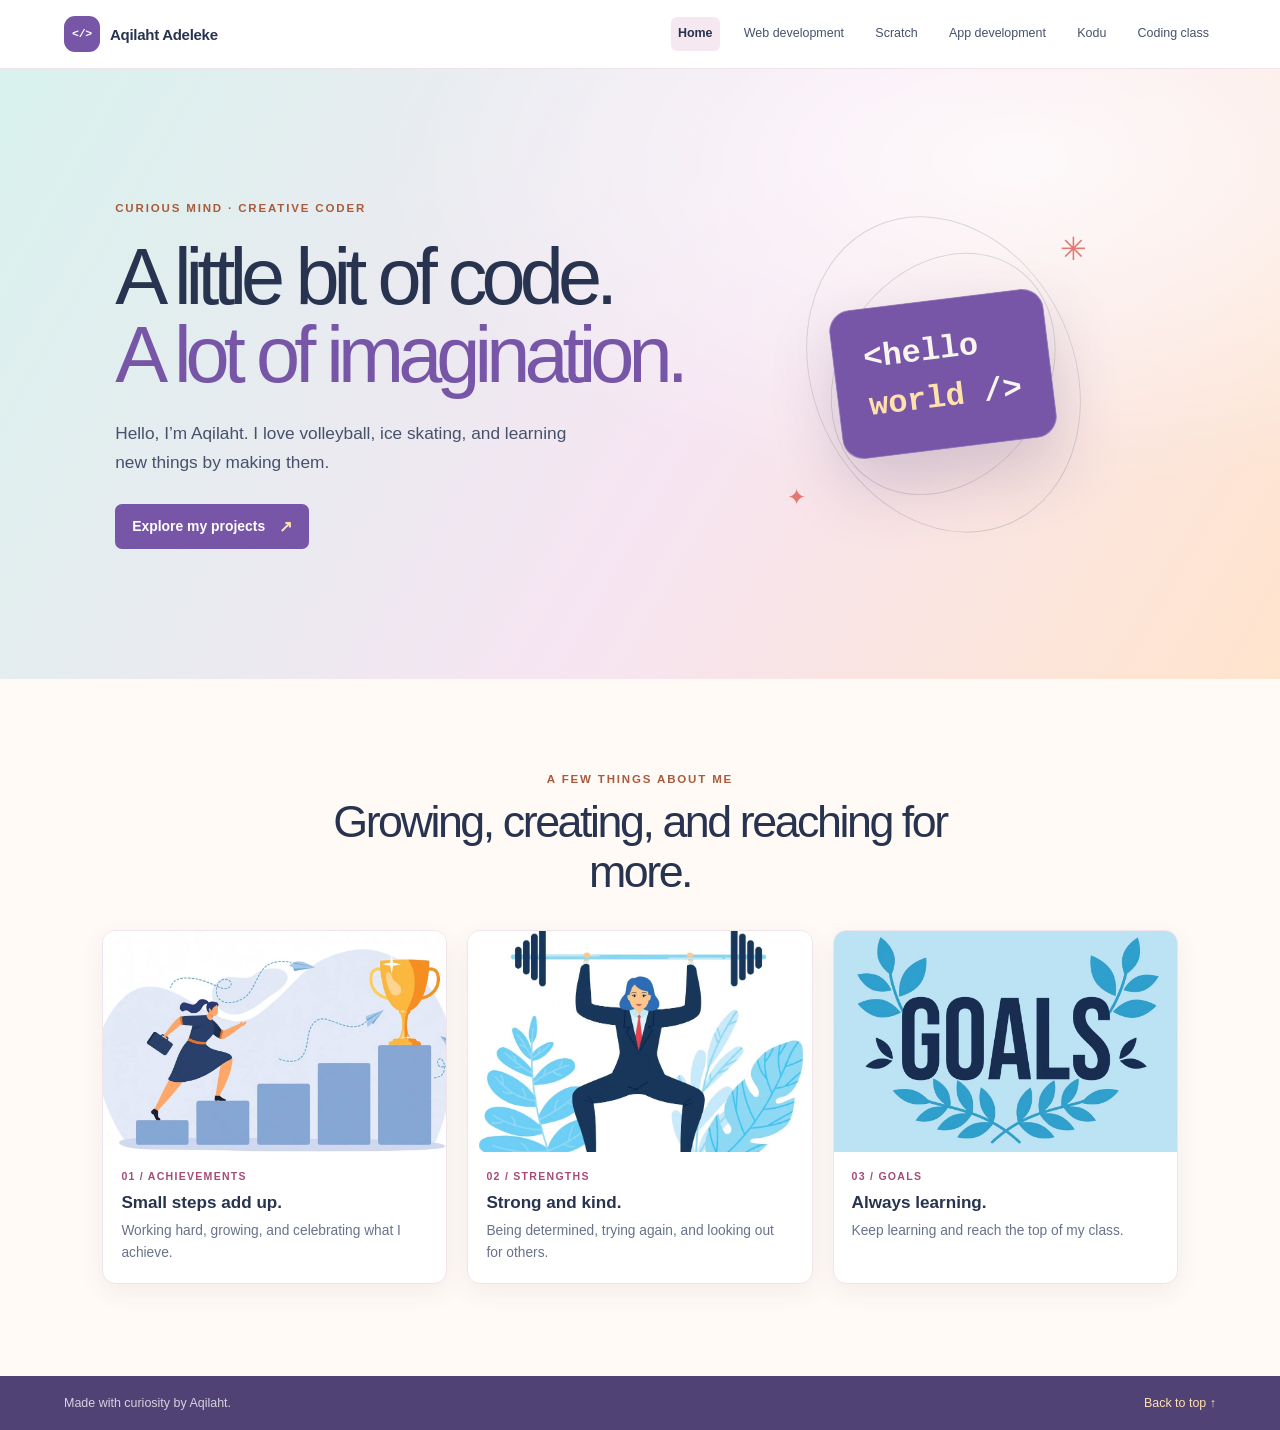
==== commit 6cd9187f: "gcbj" ====
--- a/index.html
+++ b/index.html
@@ -26,7 +26,7 @@
         <div class="home-hero-copy">
           <p class="wd-portfolio-eyebrow">Curious mind · Creative coder</p>
           <h1 id="home-title">A little bit of code.<br /><span>A lot of imagination.</span></h1>
-          <p class="home-hero-lead">Hello, I’m Aqilaht. I love wrestling, ice skating, and learning new things by making them.</p>
+          <p class="home-hero-lead">Hello, I’m Aqilaht. I love volleyball, ice skating, and learning new things by making them.</p>
           <a class="primary-link" href="WD.html">Explore my projects <span aria-hidden="true">↗</span></a>
         </div>
         <div class="home-hero-art" aria-hidden="true">
